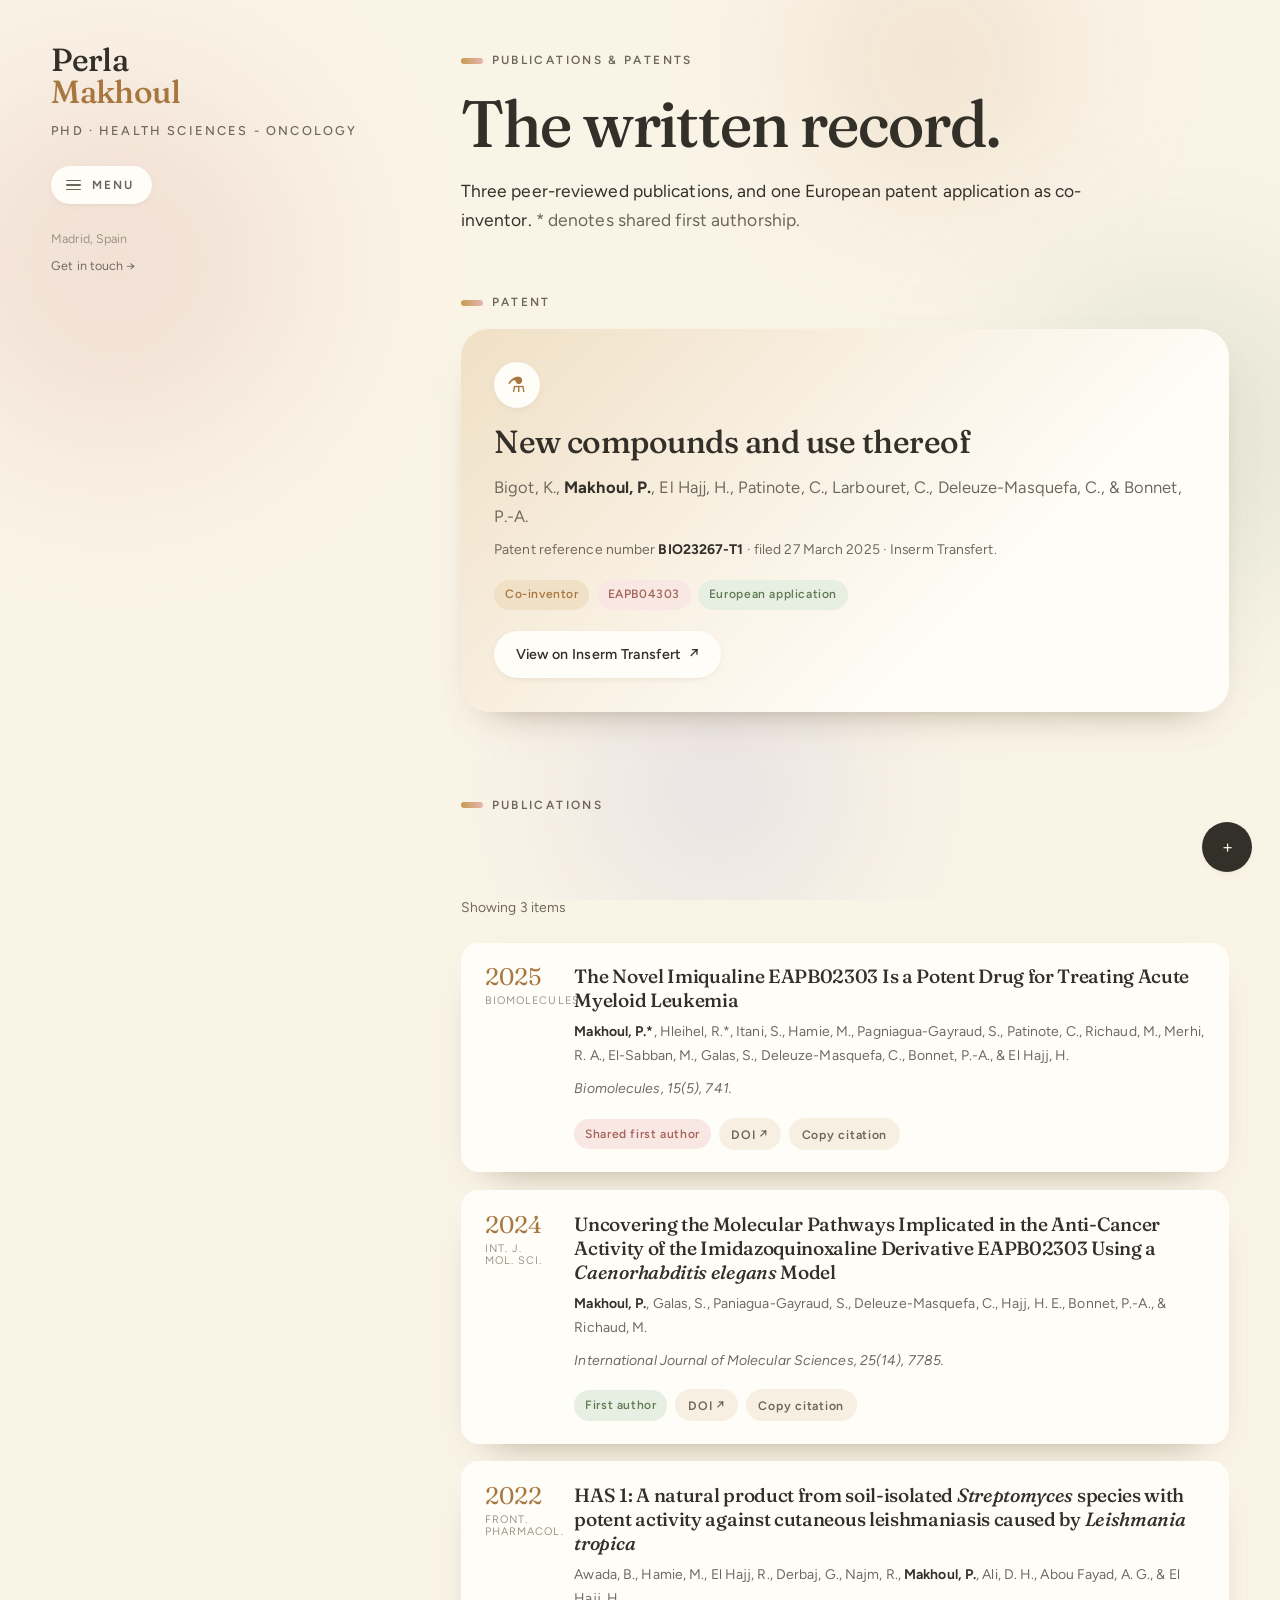
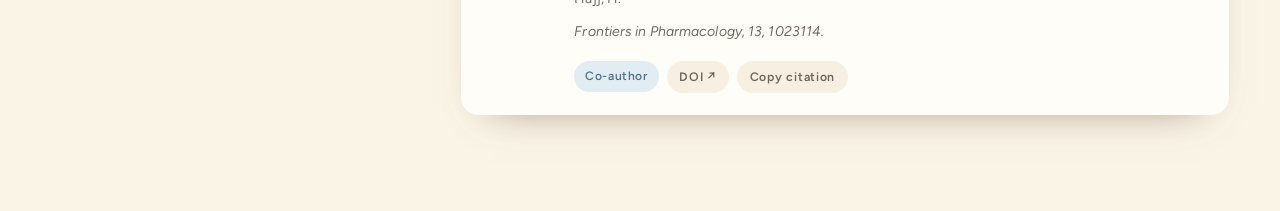
==== publications.html @ 81ce1019 "Perla Makhoul researcher website Static site, no build step. Seven pages: about, research, publicati" ====
<!DOCTYPE html>
<html lang="en">
<head>
<meta charset="utf-8">
<meta name="viewport" content="width=device-width, initial-scale=1">
<title>Publications &amp; Patents, Perla Makhoul</title>
<meta name="description" content="Peer-reviewed publications and patent application BIO23267-T1. Perla Makhoul, PhD.">
<link rel="icon" href="assets/img/favicon.svg" type="image/svg+xml">
<link rel="preconnect" href="https://fonts.googleapis.com">
<link rel="preconnect" href="https://fonts.gstatic.com" crossorigin>
<link href="https://fonts.googleapis.com/css2?family=Figtree:ital,wght@0,300..700;1,300..700&family=Fraunces:ital,opsz,wght@0,9..144,300..700;1,9..144,300..700&display=swap" rel="stylesheet">
<link rel="stylesheet" href="assets/css/style.css">
</head>
<body data-page="publications">

<div class="ambient" aria-hidden="true"><span></span><span></span><span></span><span></span></div>
<div class="progress" aria-hidden="true"></div>


<div class="shell">

  <aside class="rail">
    <div class="rail-inner">
      <a class="brand" href="index.html">
        <h2 class="name">Perla<em>Makhoul</em></h2>
        <p class="role">PhD · Health Sciences - Oncology</p>
      </a>

      <button class="nav-toggle" aria-expanded="false" aria-controls="site-nav">
        <span class="bars" aria-hidden="true"><i></i></span>
        <span class="lbl">Menu</span>
      </button>

      <nav class="nav" id="site-nav" aria-label="Main" hidden>
        <a href="index.html"><span class="idx">01</span> About</a>
        <a href="research.html"><span class="idx">02</span> Research</a>
        <a href="publications.html" aria-current="page"><span class="idx">03</span> Publications &amp; Patents</a>
        <a href="cv.html"><span class="idx">04</span> CV</a>
        <a href="workshops.html"><span class="idx">05</span> Scientific Outreach</a>
        <a href="conferences.html"><span class="idx">06</span> Conferences</a>
        <a href="contact.html"><span class="idx">07</span> Contact</a>
      </nav>

      <div class="rail-foot">
        <span>Madrid, Spain</span>
        <a href="contact.html">Get in touch →</a>
      </div>
    </div>
  </aside>

  <main class="main">

    <header class="page-head">
      <p class="eyebrow rise">Publications &amp; Patents</p>
      <h1 class="rise d1">The written record.</h1>
      <p class="lede rise d2">
        Three peer-reviewed publications, and one European patent application as co-inventor.
        <span class="muted">* denotes shared first authorship.</span>
      </p>
    </header>

    <!-- ============ patent ============ -->
    <section>
      <p class="eyebrow rise">Patent</p>
      <div class="patent rise d1">
        <div class="seal" aria-hidden="true">⚗</div>
        <h2 style="margin-bottom:.8rem">New compounds and use thereof</h2>
        <p class="muted" style="margin-bottom:.5rem">
          Bigot, K., <b style="color:var(--ink)">Makhoul, P.</b>, El Hajj, H., Patinote, C., Larbouret, C.,
          Deleuze-Masquefa, C., &amp; Bonnet, P.-A.
        </p>
        <p class="muted small" style="margin-bottom:1.1rem">
          Patent reference number <b style="color:var(--ink)">BIO23267-T1</b> · filed 27 March 2025 · Inserm Transfert.
        </p>
        <div class="tags" style="margin-bottom:1.3rem">
          <span class="tag">Co-inventor</span>
          <span class="tag rose">EAPB04303</span>
          <span class="tag sage">European application</span>
        </div>
        <a class="btn ghost" href="https://technology-offers.inserm-transfert.com/offer/new-compounds-and-use-thereof/" target="_blank" rel="noopener">View on Inserm Transfert <span class="arw">↗</span></a>
      </div>
    </section>

    <!-- ============ publications ============ -->
    <section>
      <p class="eyebrow rise">Publications</p>

      <div class="filters rise" role="group" aria-label="Filter publications">
        <button class="chip" data-filter="all" aria-pressed="true">All</button>
        <button class="chip" data-filter="first" aria-pressed="false">First author</button>
        <button class="chip" data-filter="coauthor" aria-pressed="false">Co-author</button>
      </div>
      <p class="small muted rise" style="margin-bottom:1.4rem">Showing <span id="filter-count">3 items</span></p>

      <div class="stack">

        <article class="pub rise d2" data-kind="published first">
          <div class="yr">2025<small>Biomolecules</small></div>
          <div>
            <h3>The Novel Imiqualine EAPB02303 Is a Potent Drug for Treating Acute Myeloid Leukemia</h3>
            <p class="authors"><b>Makhoul, P.*</b>, Hleihel, R.*, Itani, S., Hamie, M., Pagniagua-Gayraud, S., Patinote, C., Richaud, M., Merhi, R. A., El-Sabban, M., Galas, S., Deleuze-Masquefa, C., Bonnet, P.-A., &amp; El Hajj, H.</p>
            <p class="venue">Biomolecules, 15(5), 741.</p>
            <div class="pub-actions">
              <span class="tag rose">Shared first author</span>
              <a class="mini" href="https://doi.org/10.3390/biom15050741" target="_blank" rel="noopener">DOI ↗</a>
              <button class="mini" data-copy="Makhoul, P.*, Hleihel, R.*, Itani, S., Hamie, M., Pagniagua-Gayraud, S., Patinote, C., Richaud, M., Merhi, R. A., El-Sabban, M., Galas, S., Deleuze-Masquefa, C., Bonnet, P.-A., & El Hajj, H. (2025). The Novel Imiqualine EAPB02303 Is a Potent Drug for Treating Acute Myeloid Leukemia. Biomolecules, 15(5), 741. https://doi.org/10.3390/biom15050741">Copy citation</button>
            </div>
          </div>
        </article>

        <article class="pub rise d3" data-kind="published first">
          <div class="yr">2024<small>Int. J. Mol. Sci.</small></div>
          <div>
            <h3>Uncovering the Molecular Pathways Implicated in the Anti-Cancer Activity of the Imidazoquinoxaline Derivative EAPB02303 Using a <i>Caenorhabditis elegans</i> Model</h3>
            <p class="authors"><b>Makhoul, P.</b>, Galas, S., Paniagua-Gayraud, S., Deleuze-Masquefa, C., Hajj, H. E., Bonnet, P.-A., &amp; Richaud, M.</p>
            <p class="venue">International Journal of Molecular Sciences, 25(14), 7785.</p>
            <div class="pub-actions">
              <span class="tag sage">First author</span>
              <a class="mini" href="https://doi.org/10.3390/ijms25147785" target="_blank" rel="noopener">DOI ↗</a>
              <button class="mini" data-copy="Makhoul, P., Galas, S., Paniagua-Gayraud, S., Deleuze-Masquefa, C., Hajj, H. E., Bonnet, P.-A., & Richaud, M. (2024). Uncovering the Molecular Pathways Implicated in the Anti-Cancer Activity of the Imidazoquinoxaline Derivative EAPB02303 Using a Caenorhabditis elegans Model. International Journal of Molecular Sciences, 25(14), 7785. https://doi.org/10.3390/ijms25147785">Copy citation</button>
            </div>
          </div>
        </article>

        <article class="pub rise d4" data-kind="published coauthor">
          <div class="yr">2022<small>Front. Pharmacol.</small></div>
          <div>
            <h3>HAS 1: A natural product from soil-isolated <i>Streptomyces</i> species with potent activity against cutaneous leishmaniasis caused by <i>Leishmania tropica</i></h3>
            <p class="authors">Awada, B., Hamie, M., El Hajj, R., Derbaj, G., Najm, R., <b>Makhoul, P.</b>, Ali, D. H., Abou Fayad, A. G., &amp; El Hajj, H.</p>
            <p class="venue">Frontiers in Pharmacology, 13, 1023114.</p>
            <div class="pub-actions">
              <span class="tag sky">Co-author</span>
              <a class="mini" href="https://doi.org/10.3389/fphar.2022.1023114" target="_blank" rel="noopener">DOI ↗</a>
              <button class="mini" data-copy="Awada, B., Hamie, M., El Hajj, R., Derbaj, G., Najm, R., Makhoul, P., Ali, D. H., Abou Fayad, A. G., & El Hajj, H. (2022). HAS 1: A natural product from soil-isolated Streptomyces species with potent activity against cutaneous leishmaniasis caused by Leishmania tropica. Frontiers in Pharmacology, 13, 1023114. https://doi.org/10.3389/fphar.2022.1023114">Copy citation</button>
            </div>
          </div>
        </article>

      </div>
    </section>

  </main>
</div>

<div class="fab-dock">
  <button class="fab primary" id="fab-main" aria-expanded="false" aria-label="More actions">+</button>
  <div class="fab-stack">
    <button class="fab" id="fab-palette" aria-label="Change color palette">◐<span class="tip">Change palette</span></button>
    <button class="fab" id="fab-print" aria-label="Print this page">⎙<span class="tip">Print / save PDF</span></button>
    <a class="fab" href="contact.html" aria-label="Contact"><span aria-hidden="true">✉</span><span class="tip">Contact</span></a>
  </div>
  <button class="fab" id="fab-top" hidden aria-label="Back to top">↑<span class="tip">Back to top</span></button>
</div>

<script src="assets/js/main.js"></script>
</body>
</html>
---- assets/css/style.css ----
/* ==========================================================================
   Perla Makhoul — researcher site
   Palette: very light ochre ground, soft pastel accents, zero rules/gridlines.
   Type:    Fraunces (serif titles) + Figtree (sans body)
   ========================================================================== */

/* ---------- tokens ---------- */
:root {
  /* ground */
  --bg:        #faf4e7;
  --bg-deep:   #f3e9d5;
  --surface:   #fffdf8;
  --surface-2: #f7f0e2;

  /* ink */
  --ink:       #332f29;
  --ink-soft:  #6d665b;
  --ink-faint: #9b9384;

  /* pastels */
  --ochre:  #c89a52;
  --rose:   #e3b6ae;
  --sage:   #b3c6ab;
  --lilac:  #c7bbdb;
  --sky:    #aec8d6;
  --clay:   #d9b08c;

  --accent:      #a8763f;
  --accent-soft: #f0e0c6;

  --shadow-sm: 0 2px 10px -6px rgba(90, 70, 40, .35);
  --shadow:    0 18px 40px -30px rgba(90, 70, 40, .75);
  --shadow-lg: 0 30px 60px -35px rgba(90, 70, 40, .65);

  --serif: "Fraunces", "Iowan Old Style", Georgia, "Times New Roman", serif;
  --sans:  "Figtree", "Inter", -apple-system, BlinkMacSystemFont, "Segoe UI", Roboto, sans-serif;

  --r-sm: 10px;
  --r:    18px;
  --r-lg: 28px;

  --ease: cubic-bezier(.22, .68, .3, 1);
}

/* alternate palettes, toggled by the floating palette button */
:root[data-palette="rose"] {
  --bg: #fbf1ec; --bg-deep: #f6e3dc; --surface: #fffcfa; --surface-2: #f9ece6;
  --accent: #b16a63; --accent-soft: #f3ded8; --ochre: #cf9a8e;
}
:root[data-palette="sage"] {
  --bg: #f3f5ec; --bg-deep: #e6ecdd; --surface: #fdfefa; --surface-2: #eef2e5;
  --accent: #6f8a63; --accent-soft: #e2ead9; --ochre: #96ad86;
}

/* ---------- reset ---------- */
*, *::before, *::after { box-sizing: border-box; }
html { -webkit-text-size-adjust: 100%; scroll-behavior: smooth; }
body {
  margin: 0;
  background: var(--bg);
  color: var(--ink);
  font-family: var(--sans);
  font-size: 16.5px;
  line-height: 1.72;
  font-weight: 380;
  letter-spacing: .006em;
  -webkit-font-smoothing: antialiased;
  overflow-x: hidden;
}
img { max-width: 100%; display: block; }
a { color: var(--accent); text-decoration: none; }
button { font: inherit; color: inherit; background: none; border: 0; cursor: pointer; }
ul { margin: 0; padding: 0; list-style: none; }

/* ---------- ambient drifting blobs ---------- */
.ambient { position: fixed; inset: 0; z-index: 0; pointer-events: none; overflow: hidden; }
.ambient span {
  position: absolute; display: block; border-radius: 50%;
  filter: blur(80px); opacity: .3;
  animation: drift 34s var(--ease) infinite alternate;
}
.ambient span:nth-child(1) { width: 30vw; height: 30vw; left: -6vw;  top: 8vh;  background: var(--rose);  animation-duration: 38s; }
.ambient span:nth-child(2) { width: 26vw; height: 26vw; right: -5vw; top: 30vh; background: var(--sage);  animation-duration: 46s; animation-delay: -8s; }
.ambient span:nth-child(3) { width: 22vw; height: 22vw; left: 45vw;  top: 72vh; background: var(--lilac); animation-duration: 52s; animation-delay: -20s; }
.ambient span:nth-child(4) { width: 18vw; height: 18vw; right: 18vw; top: -6vh; background: var(--clay);  animation-duration: 41s; animation-delay: -14s; }
@keyframes drift {
  from { transform: translate3d(0, 0, 0) scale(1); }
  to   { transform: translate3d(4vw, -6vh, 0) scale(1.18); }
}

/* reading progress — a soft ochre wash, not a rule */
.progress {
  position: fixed; top: 0; left: 0; height: 3px; width: 0%;
  background: linear-gradient(90deg, var(--rose), var(--ochre), var(--sage));
  z-index: 90; border-radius: 0 3px 3px 0;
  transition: width .12s linear;
}

/* ==========================================================================
   Layout — three equal columns: rail = 1, content = 2
   ========================================================================== */
.shell {
  position: relative; z-index: 1;
  display: grid;
  grid-template-columns: repeat(3, minmax(0, 1fr));
  gap: clamp(2rem, 4vw, 4.5rem);
  max-width: 1460px;
  margin: 0 auto;
  padding: clamp(1.6rem, 3.4vw, 3.4rem) clamp(1.3rem, 4vw, 4rem) 6rem;
}
.rail { grid-column: 1 / 2; }
.main { grid-column: 2 / -1; min-width: 0; }

.rail-inner {
  position: sticky; top: clamp(1.6rem, 3.4vw, 3.4rem);
  display: flex; flex-direction: column; gap: 1.5rem;
  max-height: calc(100vh - 5rem);
}

/* ---------- identity block ---------- */
.brand { text-decoration: none; color: inherit; display: block; }
.brand .name {
  font-family: var(--serif);
  font-size: clamp(1.9rem, 2.5vw, 2.55rem);
  line-height: 1.02;
  font-weight: 500;
  letter-spacing: -.018em;
  margin: 0;
  font-variation-settings: "SOFT" 30, "WONK" 0;
}
.brand .name em { font-style: normal; display: block; color: var(--accent); }
.brand .role {
  margin: .7rem 0 0;
  font-size: .795rem;
  letter-spacing: .17em;
  text-transform: uppercase;
  color: var(--ink-soft);
  font-weight: 500;
  line-height: 1.7;
}

/* ---------- rail portrait, hover to reveal ---------- */
.reveal-photo {
  position: relative; overflow: hidden;
  border-radius: var(--r);
  box-shadow: var(--shadow);
  background: var(--surface-2);
  cursor: pointer;
  isolation: isolate;
}
.reveal-photo img {
  width: 100%; height: 100%; object-fit: cover;
  transition: transform 1.1s var(--ease), filter .6s var(--ease);
}
.reveal-photo .veil {
  position: absolute; inset: 0;
  display: flex; flex-direction: column; justify-content: flex-end;
  gap: .35rem;
  padding: 1.15rem 1.25rem;
  background: linear-gradient(to top, rgba(51,47,41,.88) 0%, rgba(51,47,41,.55) 45%, rgba(51,47,41,0) 100%);
  color: #fdf8ee;
  opacity: 0;
  transform: translateY(12px);
  transition: opacity .5s var(--ease), transform .5s var(--ease);
}
.reveal-photo .veil strong {
  font-family: var(--serif); font-weight: 500;
  font-size: 1.12rem; line-height: 1.2; letter-spacing: -.01em;
}
.reveal-photo .veil span { font-size: .82rem; line-height: 1.5; opacity: .88; }
.reveal-photo:hover img,
.reveal-photo.is-open img { transform: scale(1.07); filter: saturate(.82) brightness(.94); }
.reveal-photo:hover .veil,
.reveal-photo.is-open .veil,
.reveal-photo:focus-visible .veil { opacity: 1; transform: none; }
.reveal-photo::after {
  content: "";
  position: absolute; top: .8rem; right: .8rem;
  width: 9px; height: 9px; border-radius: 50%;
  background: var(--rose);
  box-shadow: 0 0 0 0 rgba(227,182,174,.75);
  animation: ping 2.8s ease-out infinite;
  transition: opacity .3s;
}
.reveal-photo:hover::after, .reveal-photo.is-open::after { opacity: 0; }
@keyframes ping {
  0%   { box-shadow: 0 0 0 0 rgba(227,182,174,.7); }
  70%  { box-shadow: 0 0 0 14px rgba(227,182,174,0); }
  100% { box-shadow: 0 0 0 0 rgba(227,182,174,0); }
}

/* ---------- collapsible navigation ---------- */
.nav-toggle {
  align-self: flex-start;
  display: inline-flex; align-items: center; gap: .7rem;
  padding: .58rem 1.15rem .58rem .9rem;
  border-radius: 999px;
  background: var(--surface);
  box-shadow: var(--shadow-sm);
  color: var(--ink-soft);
  font-size: .74rem; letter-spacing: .17em; text-transform: uppercase; font-weight: 650;
  transition: color .3s var(--ease), background-color .3s var(--ease), transform .3s var(--ease);
}
.nav-toggle:hover { color: var(--ink); transform: translateY(-2px); }
.nav-toggle[aria-expanded="true"] { background: var(--ink); color: #fdf8ee; }
.nav-toggle .bars { position: relative; width: 15px; height: 11px; flex: none; }
.nav-toggle .bars i,
.nav-toggle .bars i::before,
.nav-toggle .bars i::after {
  position: absolute; left: 0; width: 15px; height: 1.6px; border-radius: 2px;
  background: currentColor; transition: transform .35s var(--ease), opacity .2s var(--ease);
}
.nav-toggle .bars i { top: 4.7px; }
.nav-toggle .bars i::before { content: ""; top: -4.7px; }
.nav-toggle .bars i::after  { content: ""; top:  4.7px; }
.nav-toggle[aria-expanded="true"] .bars i { background: transparent; }
.nav-toggle[aria-expanded="true"] .bars i::before { transform: translateY(4.7px) rotate(45deg); }
.nav-toggle[aria-expanded="true"] .bars i::after  { transform: translateY(-4.7px) rotate(-45deg); }

.nav { display: flex; flex-direction: column; gap: .1rem; overflow-y: auto; }
.nav[hidden] { display: none; }
.nav { animation: nav-in .4s var(--ease); }
@keyframes nav-in {
  from { opacity: 0; transform: translateY(-8px); }
  to   { opacity: 1; transform: none; }
}
.nav a {
  position: relative;
  display: flex; align-items: baseline; gap: .6rem;
  padding: .42rem .7rem .42rem .55rem;
  border-radius: var(--r-sm);
  color: var(--ink-soft);
  font-size: .935rem;
  font-weight: 450;
  letter-spacing: .008em;
  transition: color .3s var(--ease), background-color .3s var(--ease), padding-left .3s var(--ease);
}
.nav a .idx {
  font-family: var(--serif);
  font-size: .72rem;
  color: var(--ink-faint);
  font-variant-numeric: tabular-nums;
  transition: color .3s var(--ease);
}
.nav a:hover { color: var(--ink); background: var(--surface-2); padding-left: .95rem; }
.nav a[aria-current="page"] {
  color: var(--ink); font-weight: 600;
  background: linear-gradient(90deg, var(--accent-soft), transparent 92%);
}
.nav a[aria-current="page"] .idx { color: var(--accent); }

.rail-foot {
  margin-top: auto;
  font-size: .78rem; color: var(--ink-faint);
  display: flex; flex-direction: column; gap: .3rem;
}
.rail-foot a { color: var(--ink-soft); }
.rail-foot a:hover { color: var(--accent); }

/* ==========================================================================
   Typography
   ========================================================================== */
h1, h2, h3, h4 {
  font-family: var(--serif);
  font-weight: 500;
  letter-spacing: -.016em;
  line-height: 1.14;
  margin: 0;
  font-variation-settings: "SOFT" 28, "WONK" 0;
}
h1 { font-size: clamp(2.5rem, 5.2vw, 4.1rem); }
h2 { font-size: clamp(1.65rem, 2.5vw, 2.2rem); }
h3 { font-size: clamp(1.16rem, 1.5vw, 1.38rem); line-height: 1.25; }
h4 { font-size: 1.02rem; }

p { margin: 0 0 1.05rem; }
p:last-child { margin-bottom: 0; }
.lede {
  font-size: clamp(1.09rem, 1.35vw, 1.24rem);
  line-height: 1.68;
  color: var(--ink);
  font-weight: 400;
}
.muted { color: var(--ink-soft); }
.small { font-size: .87rem; }

.eyebrow {
  display: inline-flex; align-items: center; gap: .55rem;
  font-size: .74rem; letter-spacing: .2em; text-transform: uppercase;
  color: var(--ink-soft); font-weight: 600; margin-bottom: 1rem;
}
.eyebrow::before {
  content: ""; width: 22px; height: 6px; border-radius: 6px;
  background: linear-gradient(90deg, var(--ochre), var(--rose));
}

/* page head */
.page-head { margin-bottom: clamp(2.2rem, 4vw, 3.4rem); }
.page-head h1 { margin-bottom: .9rem; }
.page-head .lede { max-width: 62ch; }

/* section rhythm — spacing does the dividing, never a line */
section + section { margin-top: clamp(3rem, 6vw, 5.5rem); }
.sec-title { margin-bottom: 1.5rem; }

/* ==========================================================================
   Surfaces
   ========================================================================== */
.card {
  background: var(--surface);
  border-radius: var(--r);
  padding: clamp(1.3rem, 2.3vw, 2rem);
  box-shadow: var(--shadow);
  transition: transform .45s var(--ease), box-shadow .45s var(--ease);
}
.card.tint  { background: var(--surface-2); box-shadow: none; }
.card > p, .entry .meta { max-width: 78ch; }
.card.lift:hover { transform: translateY(-5px); box-shadow: var(--shadow-lg); }

.stack   { display: flex; flex-direction: column; gap: 1.1rem; }
.stack-lg{ display: flex; flex-direction: column; gap: clamp(1.4rem, 2.4vw, 2.2rem); }
.two-col { display: grid; grid-template-columns: repeat(auto-fit, minmax(260px, 1fr)); gap: clamp(1.1rem, 2vw, 1.8rem); }

/* pills / tags */
.tags { display: flex; flex-wrap: wrap; gap: .45rem; }
.tag {
  font-size: .755rem; letter-spacing: .05em; font-weight: 550;
  padding: .3rem .68rem; border-radius: 999px;
  background: var(--accent-soft); color: var(--accent);
  white-space: nowrap;
}
.tag.sage  { background: #e7eee2; color: #5f7a52; }
.tag.rose  { background: #f8e7e3; color: #a4625a; }
.tag.lilac { background: #ece7f4; color: #6f6088; }
.tag.sky   { background: #e2edf3; color: #4f7285; }

/* soft inline link underline that grows */
.link {
  position: relative; font-weight: 500;
  background-image: linear-gradient(var(--accent), var(--accent));
  background-size: 0% 1.2px; background-repeat: no-repeat;
  background-position: 0 95%;
  transition: background-size .35s var(--ease);
}
.link:hover { background-size: 100% 1.2px; }
.link::after { content: " ↗"; font-size: .8em; opacity: .55; }
.link.plain::after { content: ""; }

/* ==========================================================================
   Landing
   ========================================================================== */
.hero { padding-top: clamp(.5rem, 3vw, 2.6rem); }
.hero h1 { letter-spacing: -.028em; }
.hero h1 .flip {
  color: var(--accent); font-style: italic;
  display: inline-block; min-width: 5ch;
}
.hero-actions { display: flex; flex-wrap: wrap; gap: .7rem; margin-top: 2rem; }

.btn {
  display: inline-flex; align-items: center; gap: .5rem;
  padding: .72rem 1.35rem; border-radius: 999px;
  font-size: .89rem; font-weight: 550; letter-spacing: .02em;
  background: var(--ink); color: #fdf8ee;
  box-shadow: var(--shadow-sm);
  transition: transform .3s var(--ease), box-shadow .3s var(--ease), background-color .3s var(--ease);
}
.btn:hover { transform: translateY(-3px); box-shadow: var(--shadow); }
.btn.ghost { background: var(--surface); color: var(--ink); }
.btn.ghost:hover { background: var(--surface); color: var(--accent); }
.btn .arw { transition: transform .3s var(--ease); }
.btn:hover .arw { transform: translateX(4px); }

/* numbers strip */
.figures { display: grid; grid-template-columns: repeat(auto-fit, minmax(130px, 1fr)); gap: 1.4rem 1.1rem; }
.figure .n {
  font-family: var(--serif); font-size: clamp(2rem, 3.4vw, 2.9rem);
  line-height: 1; color: var(--accent); font-weight: 500;
  font-variant-numeric: tabular-nums;
}
.figure .l {
  margin-top: .45rem; font-size: .79rem; letter-spacing: .08em;
  text-transform: uppercase; color: var(--ink-soft); font-weight: 500; line-height: 1.5;
}

/* portrait on the landing page — horizontal crop, kept modest */
.portrait-solo { max-width: 420px; aspect-ratio: 3 / 2; }

/* quick-jump grid on landing */
.jump { display: grid; grid-template-columns: repeat(auto-fit, minmax(215px, 1fr)); gap: 1rem; }
.jump a {
  display: flex; flex-direction: column; gap: .3rem;
  padding: 1.25rem 1.3rem 1.35rem;
  border-radius: var(--r); background: var(--surface);
  box-shadow: var(--shadow); color: var(--ink);
  transition: transform .4s var(--ease), box-shadow .4s var(--ease), background-color .4s var(--ease);
}
.jump a:hover { transform: translateY(-6px); box-shadow: var(--shadow-lg); background: var(--surface); }
.jump a strong { font-family: var(--serif); font-size: 1.2rem; font-weight: 500; }
.jump a span { font-size: .845rem; color: var(--ink-soft); line-height: 1.55; }
.jump a .go { margin-top: .5rem; font-size: .78rem; color: var(--accent); letter-spacing: .08em; text-transform: uppercase; font-weight: 600; }

/* ==========================================================================
   Research
   ========================================================================== */
.project { position: relative; }
.project-figure {
  border-radius: var(--r-lg); overflow: hidden;
  background: var(--surface); padding: clamp(.7rem, 1.4vw, 1.15rem);
  box-shadow: var(--shadow);
  cursor: zoom-in;
  transition: transform .5s var(--ease), box-shadow .5s var(--ease);
}
.project-figure:hover { transform: translateY(-4px); box-shadow: var(--shadow-lg); }
.project-figure img { border-radius: var(--r-sm); width: 100%; }
.project-figure figcaption {
  margin-top: .75rem; padding: 0 .35rem .15rem;
  font-size: .795rem; color: var(--ink-soft); line-height: 1.55;
  display: flex; justify-content: space-between; gap: 1rem; align-items: baseline;
}
.project-figure figcaption em { font-style: normal; color: var(--ink-faint); white-space: nowrap; }

/* expandable abstract */
.disclose { margin-top: 1.1rem; }
.disclose-btn {
  display: inline-flex; align-items: center; gap: .55rem;
  padding: .5rem 1rem .5rem 1.05rem; border-radius: 999px;
  background: var(--surface-2); color: var(--ink-soft);
  font-size: .81rem; font-weight: 600; letter-spacing: .07em; text-transform: uppercase;
  transition: background-color .3s var(--ease), color .3s var(--ease);
}
.disclose-btn:hover { background: var(--accent-soft); color: var(--accent); }
.disclose-btn .chev { transition: transform .35s var(--ease); font-size: .95rem; }
.disclose-btn[aria-expanded="true"] .chev { transform: rotate(180deg); }
.disclose-body {
  overflow: hidden; height: 0;
  transition: height .5s var(--ease);
}
.disclose-body > div {
  padding: 1.3rem 0 .2rem;
  color: var(--ink-soft); font-size: .955rem;
  max-width: 74ch;
}
.disclose-body h4 { color: var(--ink); margin-bottom: .5rem; }

/* ==========================================================================
   Publications
   ========================================================================== */
.filters { display: flex; flex-wrap: wrap; gap: .5rem; margin-bottom: 1.8rem; }
.chip {
  padding: .42rem 1rem; border-radius: 999px;
  background: var(--surface); color: var(--ink-soft);
  font-size: .82rem; font-weight: 550;
  box-shadow: var(--shadow-sm);
  transition: all .3s var(--ease);
}
.chip:hover { color: var(--ink); transform: translateY(-2px); }
.chip[aria-pressed="true"] { background: var(--ink); color: #fdf8ee; }

.pub {
  display: grid; grid-template-columns: 4.2rem 1fr; gap: 0 1.4rem;
  padding: 1.35rem 1.5rem 1.4rem;
  border-radius: var(--r); background: var(--surface);
  box-shadow: var(--shadow);
  transition: transform .4s var(--ease), box-shadow .4s var(--ease), opacity .35s, filter .35s;
}
.pub:hover { transform: translateY(-4px); box-shadow: var(--shadow-lg); }
.pub.is-hidden { display: none; }
.pub .yr {
  font-family: var(--serif); font-size: 1.5rem; color: var(--accent);
  line-height: 1.1; font-variant-numeric: tabular-nums;
}
.pub .yr small { display: block; font-family: var(--sans); font-size: .68rem; letter-spacing: .1em; text-transform: uppercase; color: var(--ink-faint); margin-top: .3rem; }
.pub h3 { margin-bottom: .5rem; }
.pub .authors { font-size: .875rem; color: var(--ink-soft); margin-bottom: .55rem; }
.pub .authors b { color: var(--ink); font-weight: 650; }
.pub .venue { font-size: .875rem; color: var(--ink-soft); font-style: italic; }
.pub .pub-actions { display: flex; flex-wrap: wrap; gap: .5rem; margin-top: .9rem; align-items: center; }
.mini {
  font-size: .765rem; font-weight: 600; letter-spacing: .06em;
  padding: .34rem .8rem; border-radius: 999px;
  background: var(--surface-2); color: var(--ink-soft);
  transition: background-color .3s, color .3s, transform .3s;
}
.mini:hover { background: var(--accent-soft); color: var(--accent); transform: translateY(-2px); }
.mini.ok { background: #e7eee2; color: #5f7a52; }

.patent {
  background: linear-gradient(135deg, var(--accent-soft), var(--surface) 70%);
  border-radius: var(--r-lg);
  padding: clamp(1.5rem, 2.6vw, 2.3rem);
  box-shadow: var(--shadow);
}
.patent .seal {
  width: 46px; height: 46px; border-radius: 50%;
  background: var(--surface); color: var(--accent);
  display: grid; place-items: center; font-size: 1.3rem;
  box-shadow: var(--shadow-sm); margin-bottom: 1rem;
}

/* ==========================================================================
   CV timeline
   ========================================================================== */
.tl { display: flex; flex-direction: column; gap: .55rem; }
.tl-item {
  display: grid; grid-template-columns: 6.6rem 1fr; gap: 0 1.5rem;
  padding: 1.05rem 1.3rem 1.15rem;
  border-radius: var(--r);
  background: transparent;
  transition: background-color .4s var(--ease), transform .4s var(--ease);
}
.tl-item:hover { background: var(--surface); transform: translateX(5px); }
.tl-when {
  font-size: .8rem; font-weight: 600; letter-spacing: .04em;
  color: var(--accent); font-variant-numeric: tabular-nums;
  padding-top: .3rem;
}
.tl-what h3 { margin-bottom: .25rem; }
.tl-where { font-size: .875rem; color: var(--ink-soft); margin-bottom: .55rem; }
.tl-what ul { display: flex; flex-direction: column; gap: .3rem; margin-top: .6rem; }
.tl-what li {
  position: relative; padding-left: 1.1rem;
  font-size: .9rem; color: var(--ink-soft);
}
.tl-what li::before {
  content: ""; position: absolute; left: 0; top: .68em;
  width: 5px; height: 5px; border-radius: 50%; background: var(--rose);
}

.lang { display: grid; grid-template-columns: repeat(auto-fit, minmax(215px, 1fr)); gap: 1rem; }
.lang-card {
  display: flex; flex-direction: column; align-items: flex-start; gap: .7rem;
  padding: 1.4rem 1.5rem 1.5rem;
  border-radius: var(--r);
  background: var(--surface);
  box-shadow: var(--shadow);
  transition: transform .4s var(--ease), box-shadow .4s var(--ease);
}
.lang-card:hover { transform: translateY(-5px); box-shadow: var(--shadow-lg); }
.lang-card h3 { font-size: 1.35rem; }
.lang-card .tag { white-space: normal; line-height: 1.45; }

/* ==========================================================================
   Gallery / conferences / workshops
   ========================================================================== */
.gallery { display: grid; grid-template-columns: repeat(auto-fit, minmax(220px, 1fr)); gap: clamp(.85rem, 1.6vw, 1.25rem); }
.gallery .reveal-photo { aspect-ratio: 4 / 5; }
.gallery .reveal-photo.wide { grid-column: span 2; aspect-ratio: 16 / 10; }

.entry {
  padding: 1.4rem 1.6rem 1.5rem;
  border-radius: var(--r);
  background: var(--surface);
  box-shadow: var(--shadow);
  transition: transform .4s var(--ease), box-shadow .4s var(--ease);
}
.entry:hover { transform: translateY(-4px); box-shadow: var(--shadow-lg); }
.entry .kicker {
  display: flex; align-items: center; gap: .6rem; flex-wrap: wrap;
  margin-bottom: .7rem;
}
.entry h3 { font-style: italic; font-weight: 400; margin-bottom: .6rem; }
.entry .meta { font-size: .885rem; color: var(--ink-soft); }
.entry .meta b { color: var(--ink); font-weight: 600; }

/* media grouped per talk — two across, deliberately large */
.talk + .talk { margin-top: clamp(2.4rem, 4.5vw, 4rem); }
.talk-head { margin-bottom: 1.2rem; }
.talk-head h3 { margin-bottom: .4rem; }
.talk-head .where { font-size: .875rem; color: var(--ink-soft); }
.media-2 {
  display: grid;
  grid-template-columns: repeat(auto-fit, minmax(255px, 1fr));
  gap: clamp(1rem, 2vw, 1.7rem);
  align-items: start;
}
.media-2 > * { width: 100%; }
.media-2 .reveal-photo { aspect-ratio: 3 / 4; }
.media-2 .reveal-photo.land { aspect-ratio: 4 / 3; }
.media-2 .project-figure { cursor: zoom-in; }

/* ==========================================================================
   Contact
   ========================================================================== */
.contact-grid { display: grid; grid-template-columns: repeat(auto-fit, minmax(240px, 1fr)); gap: 1.1rem; }
.contact-card {
  display: flex; flex-direction: column; gap: .35rem;
  padding: 1.5rem 1.6rem 1.6rem;
  border-radius: var(--r); background: var(--surface);
  box-shadow: var(--shadow); color: var(--ink);
  transition: transform .4s var(--ease), box-shadow .4s var(--ease);
}
.contact-card:hover { transform: translateY(-6px); box-shadow: var(--shadow-lg); }
.contact-card .ic { font-size: 1.5rem; margin-bottom: .45rem; }
.contact-card .k { font-size: .75rem; letter-spacing: .14em; text-transform: uppercase; color: var(--ink-faint); font-weight: 600; }
.contact-card .v { font-size: 1.02rem; font-weight: 500; word-break: break-word; }
.contact-card .hint { font-size: .8rem; color: var(--ink-soft); margin-top: .35rem; }

.field { display: flex; flex-direction: column; gap: .45rem; margin-bottom: 1rem; }
.field label { font-size: .78rem; letter-spacing: .12em; text-transform: uppercase; color: var(--ink-soft); font-weight: 600; }
.field input, .field textarea {
  font: inherit; font-size: .95rem; color: var(--ink);
  background: var(--surface-2); border: 0; border-radius: var(--r-sm);
  padding: .8rem .95rem; outline: none;
  transition: box-shadow .3s var(--ease), background-color .3s var(--ease);
}
.field input:focus, .field textarea:focus {
  background: var(--surface);
  box-shadow: 0 0 0 3px var(--accent-soft);
}
.field textarea { resize: vertical; min-height: 130px; }

/* ==========================================================================
   Floating action buttons
   ========================================================================== */
.fab-dock {
  position: fixed; right: clamp(1rem, 2.2vw, 1.8rem); bottom: clamp(1rem, 2.2vw, 1.8rem);
  z-index: 70;
  display: flex; flex-direction: column-reverse; align-items: center; gap: .65rem;
}
.fab {
  position: relative;
  width: 50px; height: 50px; border-radius: 50%;
  display: grid; place-items: center;
  background: var(--surface); color: var(--ink);
  box-shadow: var(--shadow-lg), var(--shadow-sm);
  font-size: 1.12rem;
  transition: transform .4s var(--ease), background-color .35s var(--ease), color .35s var(--ease), opacity .35s var(--ease);
}
.fab:hover { transform: translateY(-4px) scale(1.06); background: var(--ink); color: #fdf8ee; }
.fab.primary { background: var(--ink); color: #fdf8ee; }
.fab.primary:hover { background: var(--accent); }
.fab[hidden] { display: none; }

/* staggered pop-in for the secondary fabs */
.fab-stack { display: none; flex-direction: column-reverse; gap: .6rem; align-items: center; }
body.fabs-open .fab-stack { display: flex; }
.fab-stack .fab {
  width: 44px; height: 44px; font-size: 1rem;
  animation: fab-pop .4s var(--ease) backwards;
}
.fab-stack .fab:nth-child(1) { animation-delay: .00s; }
.fab-stack .fab:nth-child(2) { animation-delay: .06s; }
.fab-stack .fab:nth-child(3) { animation-delay: .12s; }
.fab-stack .fab:nth-child(4) { animation-delay: .18s; }
@keyframes fab-pop {
  from { opacity: 0; transform: translateY(16px) scale(.55); }
  to   { opacity: 1; transform: none; }
}
body.fabs-open #fab-main { transform: rotate(135deg); }
body.fabs-open #fab-main:hover { transform: rotate(135deg) translateY(-4px) scale(1.06); }

/* tooltip */
.fab .tip {
  position: absolute; right: calc(100% + 12px); top: 50%;
  transform: translateY(-50%) translateX(6px);
  background: var(--ink); color: #fdf8ee;
  font-size: .74rem; font-weight: 550; letter-spacing: .04em;
  padding: .32rem .68rem; border-radius: 999px; white-space: nowrap;
  opacity: 0; pointer-events: none;
  transition: opacity .28s var(--ease), transform .28s var(--ease);
}
.fab:hover .tip { opacity: 1; transform: translateY(-50%); }

/* toast */
.toast {
  position: fixed; left: 50%; bottom: 2rem; transform: translate(-50%, 20px);
  background: var(--ink); color: #fdf8ee;
  padding: .7rem 1.3rem; border-radius: 999px;
  font-size: .85rem; box-shadow: var(--shadow-lg);
  opacity: 0; pointer-events: none; z-index: 120;
  transition: opacity .35s var(--ease), transform .35s var(--ease);
}
.toast.show { opacity: 1; transform: translate(-50%, 0); }

/* ---------- lightbox ---------- */
.lightbox {
  position: fixed; inset: 0; z-index: 200;
  background: rgba(43, 39, 33, .93);
  display: grid; place-items: center;
  padding: clamp(1rem, 4vw, 3rem);
  opacity: 0; pointer-events: none;
  transition: opacity .4s var(--ease);
}
.lightbox.show { opacity: 1; pointer-events: auto; }
.lightbox img {
  max-width: 100%; max-height: 82vh;
  border-radius: var(--r); box-shadow: 0 40px 90px -30px rgba(0,0,0,.7);
  transform: scale(.96); transition: transform .45s var(--ease);
}
.lightbox.show img { transform: scale(1); }
.lightbox .cap {
  color: #f2e9d9; font-size: .87rem; text-align: center;
  margin-top: 1rem; max-width: 60ch;
}
.lightbox .x {
  position: absolute; top: 1.4rem; right: 1.6rem;
  width: 42px; height: 42px; border-radius: 50%;
  background: rgba(253,248,238,.14); color: #fdf8ee;
  display: grid; place-items: center; font-size: 1.1rem;
  transition: background-color .3s;
}
.lightbox .x:hover { background: rgba(253,248,238,.28); }

/* ==========================================================================
   Scroll reveal
   ========================================================================== */
.rise { opacity: 0; transform: translateY(22px); }
.rise.in { opacity: 1; transform: none; transition: opacity .8s var(--ease), transform .8s var(--ease); }
.rise.d1.in { transition-delay: .07s; }
.rise.d2.in { transition-delay: .14s; }
.rise.d3.in { transition-delay: .21s; }
.rise.d4.in { transition-delay: .28s; }

/* ==========================================================================
   Responsive
   ========================================================================== */
@media (max-width: 1080px) {
  .shell { grid-template-columns: minmax(0, 1fr); gap: 2.2rem; }
  .rail, .main { grid-column: 1 / -1; }
  .rail-inner { position: static; max-height: none; gap: 1.1rem; }
  .rail-foot { flex-direction: row; gap: 1.2rem; }
  .gallery .reveal-photo.wide { grid-column: span 1; aspect-ratio: 4 / 5; }
  .portrait-solo { max-width: 100%; }
}
@media (max-width: 620px) {
  body { font-size: 16px; }
  .pub { grid-template-columns: 1fr; gap: .6rem; }
  .pub .yr { display: flex; align-items: baseline; gap: .6rem; font-size: 1.2rem; }
  .pub .yr small { margin-top: 0; }
  .tl-item { grid-template-columns: 1fr; gap: .4rem; }
  .tl-when { padding-top: 0; }
  .gallery { grid-template-columns: 1fr; }
  .media-2 { grid-template-columns: 1fr; }
}

@media (prefers-reduced-motion: reduce) {
  *, *::before, *::after {
    animation-duration: .001ms !important; animation-iteration-count: 1 !important;
    transition-duration: .001ms !important; scroll-behavior: auto !important;
  }
  .rise { opacity: 1; transform: none; }
}

/* ==========================================================================
   Print — the CV page doubles as the PDF
   ========================================================================== */
@media print {
  :root { --bg: #fff; --surface: #fff; --surface-2: #fff; }
  .ambient, .fab-dock, .nav-toggle, .progress, .lightbox, .toast, .nav, .rail-foot, .no-print { display: none !important; }
  body { background: #fff; font-size: 10.5pt; line-height: 1.5; }
  .shell { display: block; max-width: none; padding: 0; }
  .card, .tl-item, .entry, .pub { box-shadow: none !important; break-inside: avoid; page-break-inside: avoid; }
  .tl-item { padding: .35rem 0; }
  section + section { margin-top: 1.6rem; }
  h1 { font-size: 24pt; }
  h2 { font-size: 14pt; }
  a { color: var(--ink); }
  .reveal-photo .veil { display: none; }
  .rail-inner { display: block; margin-bottom: 1.4rem; }
  .brand .name { font-size: 22pt; }
  .page-head .hero-actions { display: none; }
}
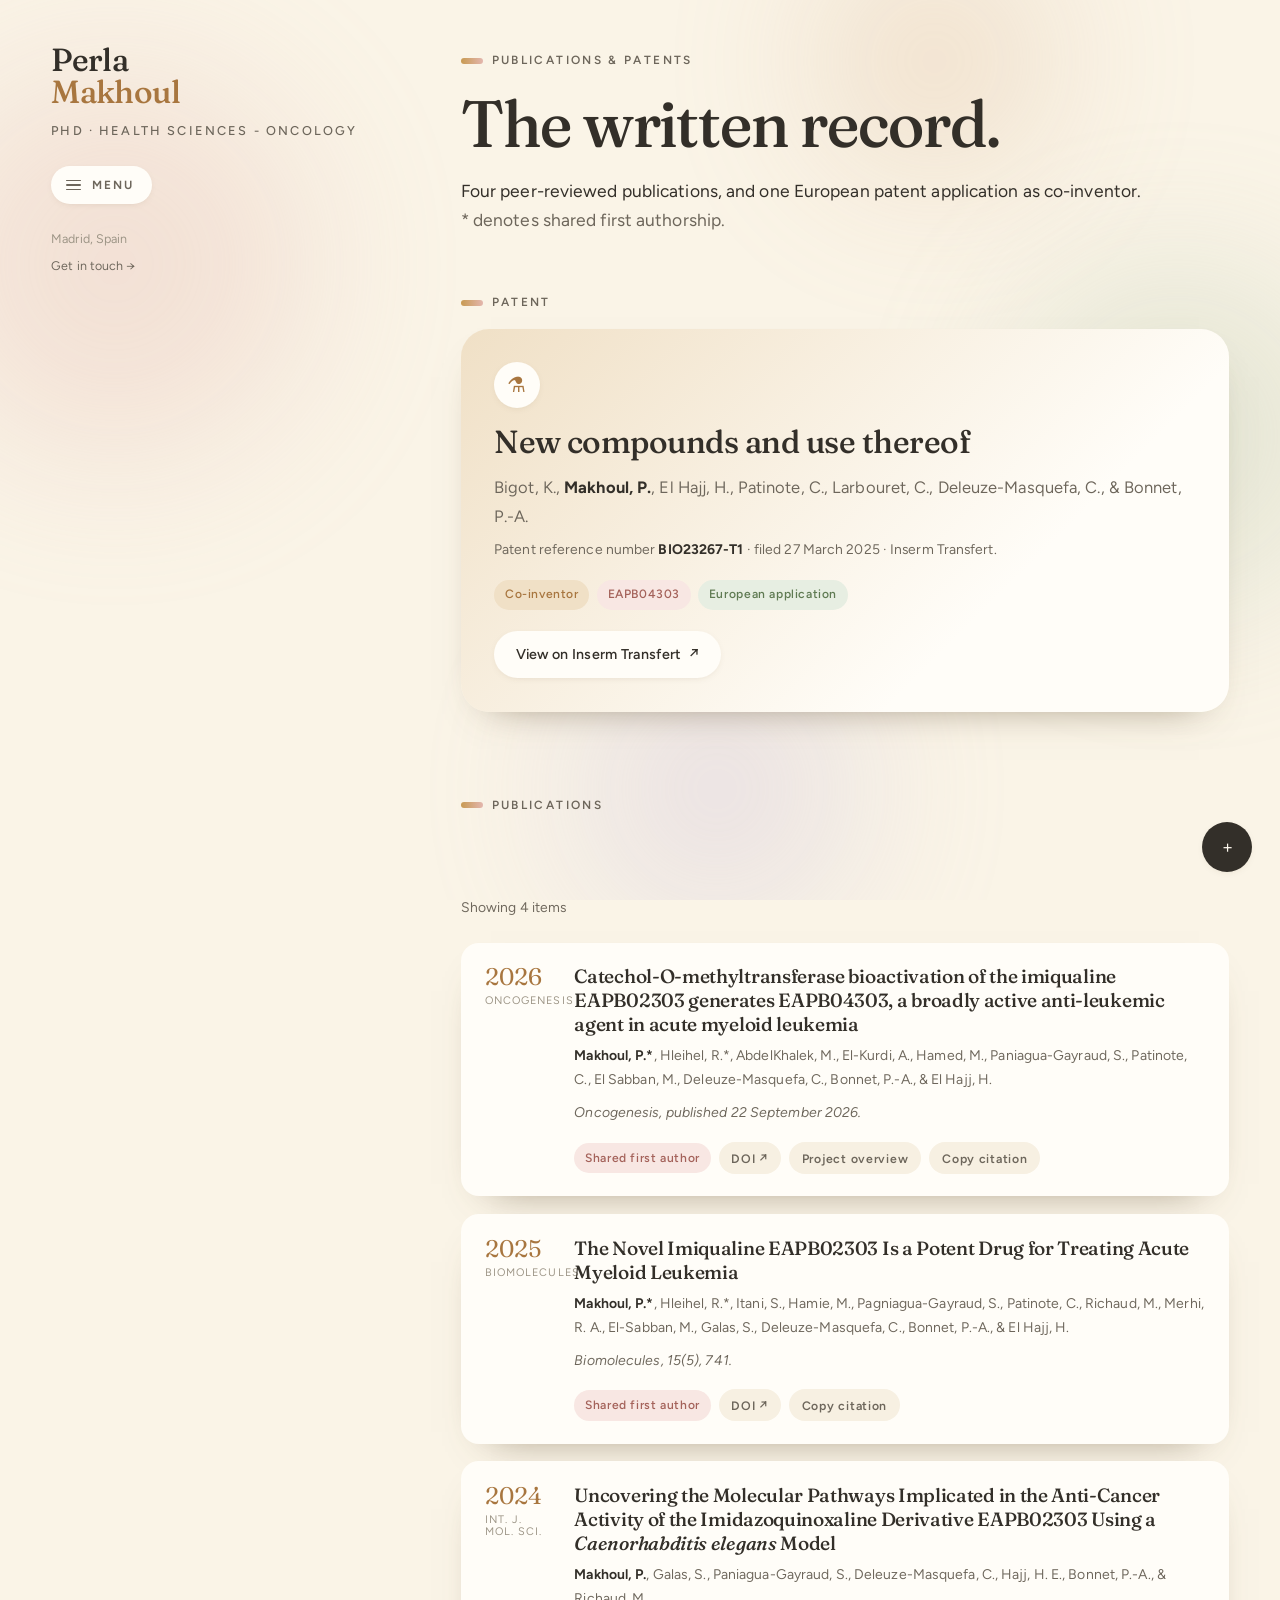
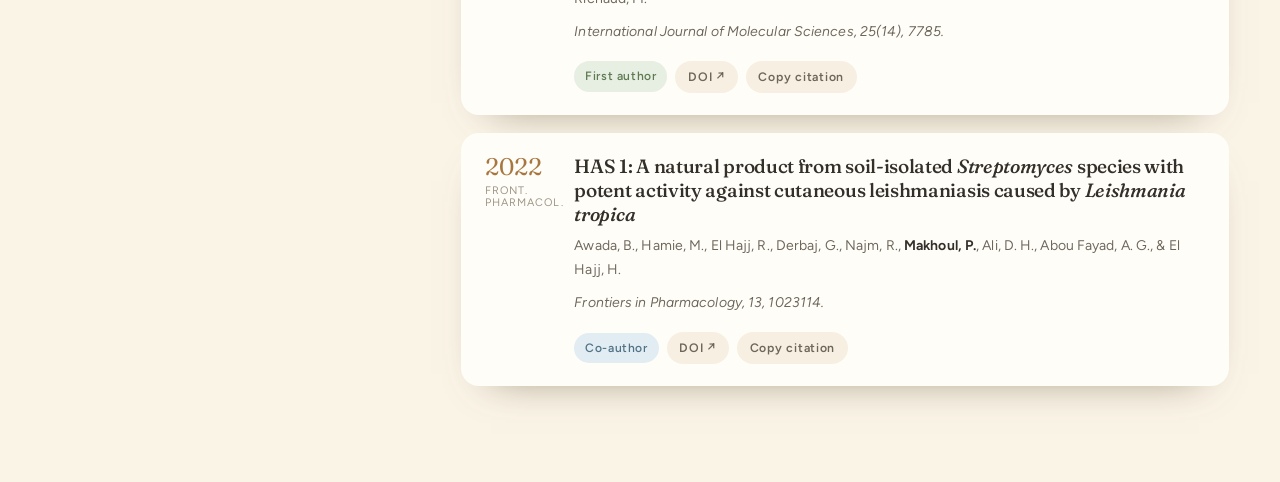
==== commit 93dd776e: "Publish the Oncogenesis paper, restore Project 1, update the CV The COMT bioactivation paper is now " ====
--- a/publications.html
+++ b/publications.html
@@ -54,7 +54,7 @@
       <p class="eyebrow rise">Publications &amp; Patents</p>
       <h1 class="rise d1">The written record.</h1>
       <p class="lede rise d2">
-        Three peer-reviewed publications, and one European patent application as co-inventor.
+        Four peer-reviewed publications, and one European patent application as co-inventor.
         <span class="muted">* denotes shared first authorship.</span>
       </p>
     </header>
@@ -90,9 +90,24 @@
         <button class="chip" data-filter="first" aria-pressed="false">First author</button>
         <button class="chip" data-filter="coauthor" aria-pressed="false">Co-author</button>
       </div>
-      <p class="small muted rise" style="margin-bottom:1.4rem">Showing <span id="filter-count">3 items</span></p>
+      <p class="small muted rise" style="margin-bottom:1.4rem">Showing <span id="filter-count">4 items</span></p>
 
       <div class="stack">
+
+        <article class="pub rise" data-kind="published first">
+          <div class="yr">2026<small>Oncogenesis</small></div>
+          <div>
+            <h3>Catechol-O-methyltransferase bioactivation of the imiqualine EAPB02303 generates EAPB04303, a broadly active anti-leukemic agent in acute myeloid leukemia</h3>
+            <p class="authors"><b>Makhoul, P.*</b>, Hleihel, R.*, AbdelKhalek, M., El-Kurdi, A., Hamed, M., Paniagua-Gayraud, S., Patinote, C., El Sabban, M., Deleuze-Masquefa, C., Bonnet, P.-A., &amp; El Hajj, H.</p>
+            <p class="venue">Oncogenesis, published 22 September 2026.</p>
+            <div class="pub-actions">
+              <span class="tag rose">Shared first author</span>
+              <a class="mini" href="https://doi.org/10.1038/s41389-026-00657-7" target="_blank" rel="noopener">DOI &#8599;</a>
+              <a class="mini" href="research.html">Project overview</a>
+              <button class="mini" data-copy="Makhoul, P.*, Hleihel, R.*, AbdelKhalek, M., El-Kurdi, A., Hamed, M., Paniagua-Gayraud, S., Patinote, C., El Sabban, M., Deleuze-Masquefa, C., Bonnet, P.-A., & El Hajj, H. (2026). Catechol-O-methyltransferase bioactivation of the imiqualine EAPB02303 generates EAPB04303, a broadly active anti-leukemic agent in acute myeloid leukemia. Oncogenesis. https://doi.org/10.1038/s41389-026-00657-7">Copy citation</button>
+            </div>
+          </div>
+        </article>
 
         <article class="pub rise d2" data-kind="published first">
           <div class="yr">2025<small>Biomolecules</small></div>
--- a/assets/css/style.css
+++ b/assets/css/style.css
@@ -68,6 +68,7 @@
   overflow-x: hidden;
 }
 img { max-width: 100%; display: block; }
+figure, figcaption { margin: 0; }   /* UA default is 1em 40px — it breaks every figure */
 a { color: var(--accent); text-decoration: none; }
 button { font: inherit; color: inherit; background: none; border: 0; cursor: pointer; }
 ul { margin: 0; padding: 0; list-style: none; }
@@ -168,11 +169,9 @@
   font-size: 1.12rem; line-height: 1.2; letter-spacing: -.01em;
 }
 .reveal-photo .veil span { font-size: .82rem; line-height: 1.5; opacity: .88; }
-.reveal-photo:hover img,
-.reveal-photo.is-open img { transform: scale(1.07); filter: saturate(.82) brightness(.94); }
-.reveal-photo:hover .veil,
+.reveal-photo.is-open img{ transform: scale(1.07); filter: saturate(.82) brightness(.94); }
 .reveal-photo.is-open .veil,
-.reveal-photo:focus-visible .veil { opacity: 1; transform: none; }
+.reveal-photo:focus-visible .veil{ opacity: 1; transform: none; }
 .reveal-photo::after {
   content: "";
   position: absolute; top: .8rem; right: .8rem;
@@ -182,7 +181,7 @@
   animation: ping 2.8s ease-out infinite;
   transition: opacity .3s;
 }
-.reveal-photo:hover::after, .reveal-photo.is-open::after { opacity: 0; }
+.reveal-photo.is-open::after{ opacity: 0; }
 @keyframes ping {
   0%   { box-shadow: 0 0 0 0 rgba(227,182,174,.7); }
   70%  { box-shadow: 0 0 0 14px rgba(227,182,174,0); }
@@ -201,7 +200,6 @@
   font-size: .74rem; letter-spacing: .17em; text-transform: uppercase; font-weight: 650;
   transition: color .3s var(--ease), background-color .3s var(--ease), transform .3s var(--ease);
 }
-.nav-toggle:hover { color: var(--ink); transform: translateY(-2px); }
 .nav-toggle[aria-expanded="true"] { background: var(--ink); color: #fdf8ee; }
 .nav-toggle .bars { position: relative; width: 15px; height: 11px; flex: none; }
 .nav-toggle .bars i,
@@ -242,7 +240,6 @@
   font-variant-numeric: tabular-nums;
   transition: color .3s var(--ease);
 }
-.nav a:hover { color: var(--ink); background: var(--surface-2); padding-left: .95rem; }
 .nav a[aria-current="page"] {
   color: var(--ink); font-weight: 600;
   background: linear-gradient(90deg, var(--accent-soft), transparent 92%);
@@ -255,7 +252,6 @@
   display: flex; flex-direction: column; gap: .3rem;
 }
 .rail-foot a { color: var(--ink-soft); }
-.rail-foot a:hover { color: var(--accent); }
 
 /* ==========================================================================
    Typography
@@ -315,7 +311,6 @@
 }
 .card.tint  { background: var(--surface-2); box-shadow: none; }
 .card > p, .entry .meta { max-width: 78ch; }
-.card.lift:hover { transform: translateY(-5px); box-shadow: var(--shadow-lg); }
 
 .stack   { display: flex; flex-direction: column; gap: 1.1rem; }
 .stack-lg{ display: flex; flex-direction: column; gap: clamp(1.4rem, 2.4vw, 2.2rem); }
@@ -342,7 +337,6 @@
   background-position: 0 95%;
   transition: background-size .35s var(--ease);
 }
-.link:hover { background-size: 100% 1.2px; }
 .link::after { content: " ↗"; font-size: .8em; opacity: .55; }
 .link.plain::after { content: ""; }
 
@@ -365,11 +359,8 @@
   box-shadow: var(--shadow-sm);
   transition: transform .3s var(--ease), box-shadow .3s var(--ease), background-color .3s var(--ease);
 }
-.btn:hover { transform: translateY(-3px); box-shadow: var(--shadow); }
 .btn.ghost { background: var(--surface); color: var(--ink); }
-.btn.ghost:hover { background: var(--surface); color: var(--accent); }
 .btn .arw { transition: transform .3s var(--ease); }
-.btn:hover .arw { transform: translateX(4px); }
 
 /* numbers strip */
 .figures { display: grid; grid-template-columns: repeat(auto-fit, minmax(130px, 1fr)); gap: 1.4rem 1.1rem; }
@@ -395,7 +386,6 @@
   box-shadow: var(--shadow); color: var(--ink);
   transition: transform .4s var(--ease), box-shadow .4s var(--ease), background-color .4s var(--ease);
 }
-.jump a:hover { transform: translateY(-6px); box-shadow: var(--shadow-lg); background: var(--surface); }
 .jump a strong { font-family: var(--serif); font-size: 1.2rem; font-weight: 500; }
 .jump a span { font-size: .845rem; color: var(--ink-soft); line-height: 1.55; }
 .jump a .go { margin-top: .5rem; font-size: .78rem; color: var(--accent); letter-spacing: .08em; text-transform: uppercase; font-weight: 600; }
@@ -411,7 +401,6 @@
   cursor: zoom-in;
   transition: transform .5s var(--ease), box-shadow .5s var(--ease);
 }
-.project-figure:hover { transform: translateY(-4px); box-shadow: var(--shadow-lg); }
 .project-figure img { border-radius: var(--r-sm); width: 100%; }
 .project-figure figcaption {
   margin-top: .75rem; padding: 0 .35rem .15rem;
@@ -429,7 +418,6 @@
   font-size: .81rem; font-weight: 600; letter-spacing: .07em; text-transform: uppercase;
   transition: background-color .3s var(--ease), color .3s var(--ease);
 }
-.disclose-btn:hover { background: var(--accent-soft); color: var(--accent); }
 .disclose-btn .chev { transition: transform .35s var(--ease); font-size: .95rem; }
 .disclose-btn[aria-expanded="true"] .chev { transform: rotate(180deg); }
 .disclose-body {
@@ -454,7 +442,6 @@
   box-shadow: var(--shadow-sm);
   transition: all .3s var(--ease);
 }
-.chip:hover { color: var(--ink); transform: translateY(-2px); }
 .chip[aria-pressed="true"] { background: var(--ink); color: #fdf8ee; }
 
 .pub {
@@ -464,7 +451,6 @@
   box-shadow: var(--shadow);
   transition: transform .4s var(--ease), box-shadow .4s var(--ease), opacity .35s, filter .35s;
 }
-.pub:hover { transform: translateY(-4px); box-shadow: var(--shadow-lg); }
 .pub.is-hidden { display: none; }
 .pub .yr {
   font-family: var(--serif); font-size: 1.5rem; color: var(--accent);
@@ -482,7 +468,6 @@
   background: var(--surface-2); color: var(--ink-soft);
   transition: background-color .3s, color .3s, transform .3s;
 }
-.mini:hover { background: var(--accent-soft); color: var(--accent); transform: translateY(-2px); }
 .mini.ok { background: #e7eee2; color: #5f7a52; }
 
 .patent {
@@ -509,7 +494,6 @@
   background: transparent;
   transition: background-color .4s var(--ease), transform .4s var(--ease);
 }
-.tl-item:hover { background: var(--surface); transform: translateX(5px); }
 .tl-when {
   font-size: .8rem; font-weight: 600; letter-spacing: .04em;
   color: var(--accent); font-variant-numeric: tabular-nums;
@@ -536,7 +520,6 @@
   box-shadow: var(--shadow);
   transition: transform .4s var(--ease), box-shadow .4s var(--ease);
 }
-.lang-card:hover { transform: translateY(-5px); box-shadow: var(--shadow-lg); }
 .lang-card h3 { font-size: 1.35rem; }
 .lang-card .tag { white-space: normal; line-height: 1.45; }
 
@@ -554,7 +537,6 @@
   box-shadow: var(--shadow);
   transition: transform .4s var(--ease), box-shadow .4s var(--ease);
 }
-.entry:hover { transform: translateY(-4px); box-shadow: var(--shadow-lg); }
 .entry .kicker {
   display: flex; align-items: center; gap: .6rem; flex-wrap: wrap;
   margin-bottom: .7rem;
@@ -573,8 +555,9 @@
   grid-template-columns: repeat(auto-fit, minmax(255px, 1fr));
   gap: clamp(1rem, 2vw, 1.7rem);
   align-items: start;
-}
-.media-2 > * { width: 100%; }
+  justify-items: center;
+}
+.media-2 > * { width: 100%; margin-inline: auto; }
 .media-2 .reveal-photo { aspect-ratio: 3 / 4; }
 .media-2 .reveal-photo.land { aspect-ratio: 4 / 3; }
 .media-2 .project-figure { cursor: zoom-in; }
@@ -590,7 +573,6 @@
   box-shadow: var(--shadow); color: var(--ink);
   transition: transform .4s var(--ease), box-shadow .4s var(--ease);
 }
-.contact-card:hover { transform: translateY(-6px); box-shadow: var(--shadow-lg); }
 .contact-card .ic { font-size: 1.5rem; margin-bottom: .45rem; }
 .contact-card .k { font-size: .75rem; letter-spacing: .14em; text-transform: uppercase; color: var(--ink-faint); font-weight: 600; }
 .contact-card .v { font-size: 1.02rem; font-weight: 500; word-break: break-word; }
@@ -627,9 +609,7 @@
   font-size: 1.12rem;
   transition: transform .4s var(--ease), background-color .35s var(--ease), color .35s var(--ease), opacity .35s var(--ease);
 }
-.fab:hover { transform: translateY(-4px) scale(1.06); background: var(--ink); color: #fdf8ee; }
 .fab.primary { background: var(--ink); color: #fdf8ee; }
-.fab.primary:hover { background: var(--accent); }
 .fab[hidden] { display: none; }
 
 /* staggered pop-in for the secondary fabs */
@@ -648,7 +628,6 @@
   to   { opacity: 1; transform: none; }
 }
 body.fabs-open #fab-main { transform: rotate(135deg); }
-body.fabs-open #fab-main:hover { transform: rotate(135deg) translateY(-4px) scale(1.06); }
 
 /* tooltip */
 .fab .tip {
@@ -660,7 +639,6 @@
   opacity: 0; pointer-events: none;
   transition: opacity .28s var(--ease), transform .28s var(--ease);
 }
-.fab:hover .tip { opacity: 1; transform: translateY(-50%); }
 
 /* toast */
 .toast {
@@ -700,7 +678,6 @@
   display: grid; place-items: center; font-size: 1.1rem;
   transition: background-color .3s;
 }
-.lightbox .x:hover { background: rgba(253,248,238,.28); }
 
 /* ==========================================================================
    Scroll reveal
@@ -712,6 +689,49 @@
 .rise.d3.in { transition-delay: .21s; }
 .rise.d4.in { transition-delay: .28s; }
 
+
+/* ==========================================================================
+   Hover states, pointer devices only.
+   On touch, a :hover rule that moves an element makes the browser treat the
+   first tap as a hover and swallow the click, so everything needs tapping
+   twice. Touch feedback is handled by :active below instead.
+   ========================================================================== */
+@media (hover: hover) and (pointer: fine) {
+  .reveal-photo:hover img { transform: scale(1.07); filter: saturate(.82) brightness(.94); }
+  .reveal-photo:hover .veil { opacity: 1; transform: none; }
+  .reveal-photo:hover::after { opacity: 0; }
+  .nav-toggle:hover { color: var(--ink); transform: translateY(-2px); }
+  .nav a:hover { color: var(--ink); background: var(--surface-2); padding-left: .95rem; }
+  .rail-foot a:hover { color: var(--accent); }
+  .card.lift:hover { transform: translateY(-5px); box-shadow: var(--shadow-lg); }
+  .link:hover { background-size: 100% 1.2px; }
+  .btn:hover { transform: translateY(-3px); box-shadow: var(--shadow); }
+  .btn.ghost:hover { background: var(--surface); color: var(--accent); }
+  .btn:hover .arw { transform: translateX(4px); }
+  .jump a:hover { transform: translateY(-6px); box-shadow: var(--shadow-lg); background: var(--surface); }
+  .project-figure:hover { transform: translateY(-4px); box-shadow: var(--shadow-lg); }
+  .disclose-btn:hover { background: var(--accent-soft); color: var(--accent); }
+  .chip:hover { color: var(--ink); transform: translateY(-2px); }
+  .pub:hover { transform: translateY(-4px); box-shadow: var(--shadow-lg); }
+  .mini:hover { background: var(--accent-soft); color: var(--accent); transform: translateY(-2px); }
+  .tl-item:hover { background: var(--surface); transform: translateX(5px); }
+  .lang-card:hover { transform: translateY(-5px); box-shadow: var(--shadow-lg); }
+  .entry:hover { transform: translateY(-4px); box-shadow: var(--shadow-lg); }
+  .contact-card:hover { transform: translateY(-6px); box-shadow: var(--shadow-lg); }
+  .fab:hover { transform: translateY(-4px) scale(1.06); background: var(--ink); color: #fdf8ee; }
+  .fab.primary:hover { background: var(--accent); }
+  body.fabs-open #fab-main:hover { transform: rotate(135deg) translateY(-4px) scale(1.06); }
+  .fab:hover .tip { opacity: 1; transform: translateY(-50%); }
+  .lightbox .x:hover { background: rgba(253,248,238,.28); }
+}
+
+/* tap feedback for touch, :active does not block the click */
+@media (hover: none) {
+  .btn:active, .fab:active, .chip:active, .mini:active, .disclose-btn:active,
+  .nav-toggle:active, .jump a:active, .contact-card:active, .lang-card:active,
+  .project-figure:active, .pub:active, .entry:active { transform: scale(.978); }
+}
+
 /* ==========================================================================
    Responsive
    ========================================================================== */
@@ -720,8 +740,13 @@
   .rail, .main { grid-column: 1 / -1; }
   .rail-inner { position: static; max-height: none; gap: 1.1rem; }
   .rail-foot { flex-direction: row; gap: 1.2rem; }
+  /* one line: "Perla Makhoul" (nbsp keeps the two halves together) */
+  .brand .name em { display: inline; }
+  .brand .name em::before { content: "\00a0"; }
   .gallery .reveal-photo.wide { grid-column: span 1; aspect-ratio: 4 / 5; }
-  .portrait-solo { max-width: 100%; }
+  /* single column: keep portrait photos from becoming full-width and enormous.
+     Posters stay full width so they read as large as possible before tapping. */
+  .media-2 .reveal-photo { max-width: 430px; }
 }
 @media (max-width: 620px) {
   body { font-size: 16px; }
